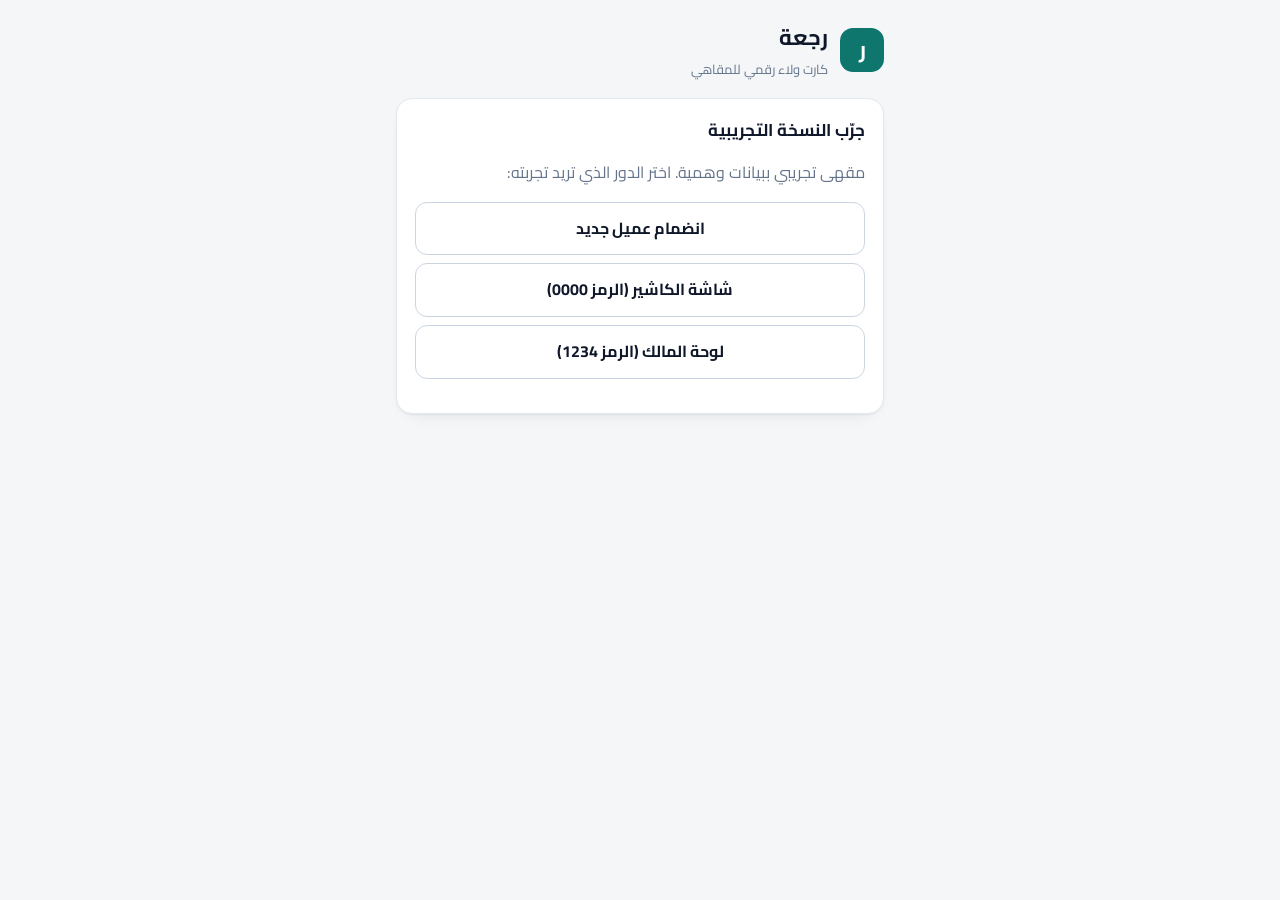
==== index.html @ a82eba2b "واجهات رجعة الثابتة Co-Authored-By: Claude Sonnet 5.5 <noreply@anthropic.com> Claude-Session: https:" ====
<!DOCTYPE html>
<html lang="ar" dir="rtl">
<head>
<meta charset="utf-8">
<meta name="viewport" content="width=device-width, initial-scale=1">
<title>رجعة — كارت ولاء رقمي للمقاهي</title>
<link href="https://fonts.googleapis.com/css2?family=Cairo:wght@400;600;700&display=swap" rel="stylesheet">
<link rel="stylesheet" href="app.css">
</head>
<body>
<main class="wrap">
  <div class="brandbar"><div class="logo">ر</div><div><h1>رجعة</h1><div class="muted small">كارت ولاء رقمي للمقاهي</div></div></div>
  <div class="card">
    <h2>جرّب النسخة التجريبية</h2>
    <p class="muted">مقهى تجريبي ببيانات وهمية. اختر الدور الذي تريد تجربته:</p>
    <p style="display:grid;gap:8px">
      <a class="btn ghost" href="join.html?s=demo">انضمام عميل جديد</a>
      <a class="btn ghost" href="scan.html?s=demo">شاشة الكاشير (الرمز 0000)</a>
      <a class="btn ghost" href="admin.html?s=demo">لوحة المالك (الرمز 1234)</a>
    </p>
  </div>
</main>
</body>
</html>
---- app.css ----
:root {
  --bg0: #1A120E;
  --bg1: #3A2418;
  --mid: #6B4A2E;
  --tan: #A88462;
  --cream: #D5C4AE;
  --stone: #4A4A46;

  --brand: #6B4A2E;
  --accent: #A88462;
  --on-accent: #1A120E;
  --ink: #EADFCE;
  --muted: #B39A7C;
  --line: rgba(213, 196, 174, .16);
  --card: #2A1A12;
  --field: rgba(26, 18, 14, .65);
  --ok: #9CC48B;
  --ok-bg: rgba(156, 196, 139, .12);
  --ok-bd: rgba(156, 196, 139, .35);
  --warn: #E0B26B;
  --warn-bg: rgba(224, 178, 107, .12);
  --warn-bd: rgba(224, 178, 107, .35);
  --bad: #E7907D;
  --bad-bg: rgba(231, 144, 125, .12);
  --bad-bd: rgba(231, 144, 125, .38);
  --wa: #1F7A5C;
  --r: 16px;
}
* { box-sizing: border-box; -webkit-tap-highlight-color: transparent; }
html { font-family: 'Cairo', 'Segoe UI', Tahoma, system-ui, sans-serif; -webkit-text-size-adjust: 100%; background: var(--bg0); }
body {
  margin: 0; color: var(--ink); direction: rtl; min-height: 100vh; min-height: 100dvh; line-height: 1.6; font-size: 16px;
  background:
    radial-gradient(55% 34% at 0% 24%, rgba(214, 142, 82, .34), transparent 72%),
    radial-gradient(55% 34% at 100% 24%, rgba(214, 142, 82, .34), transparent 72%),
    radial-gradient(70% 26% at 50% 0%, rgba(168, 132, 98, .30), transparent 75%),
    radial-gradient(45% 22% at 0% 78%, rgba(168, 98, 52, .22), transparent 75%),
    radial-gradient(45% 22% at 100% 78%, rgba(168, 98, 52, .22), transparent 75%),
    linear-gradient(180deg, #2A1B14 0%, #1A120E 40%, #14100F 100%);
  background-attachment: fixed;
}
button, input, select, textarea { font: inherit; color: inherit; }
.wrap { max-width: 520px; margin: 0 auto; padding: 20px 16px 40px; padding-bottom: max(40px, env(safe-area-inset-bottom)); }
.wrap.wide { max-width: 760px; }
h1 { font-size: 22px; margin: 0 0 4px; font-weight: 700; color: #F3EADB; }
h2 { font-size: 17px; margin: 0 0 12px; font-weight: 700; color: #F3EADB; }
.muted { color: var(--muted); }
.small { font-size: 13px; }
.center { text-align: center; }
.ltr { direction: ltr; unicode-bidi: plaintext; display: inline-block; }
code { background: rgba(213, 196, 174, .12); padding: 1px 6px; border-radius: 6px; }

.card { background: linear-gradient(180deg, rgba(58, 36, 24, .55), rgba(42, 26, 18, .92)); border-radius: var(--r); padding: 18px; border: 1px solid var(--line); box-shadow: 0 14px 30px -20px rgba(0, 0, 0, .8); }
.card + .card { margin-top: 14px; }

label.f { display: block; margin: 0 0 14px; font-weight: 600; font-size: 14px; color: var(--cream); }
label.f > span.hint { display: block; font-weight: 400; color: var(--muted); font-size: 12.5px; margin-top: 4px; }
input[type=text], input[type=tel], input[type=password], input[type=number], input[type=search], textarea, select {
  width: 100%; margin-top: 6px; padding: 13px 14px; border: 1.5px solid var(--line); border-radius: 12px; background: var(--field); color: var(--ink); font-size: 16px; outline: none; transition: border-color .15s, box-shadow .15s;
}
input::placeholder, textarea::placeholder { color: rgba(179, 154, 124, .7); }
input:focus, textarea:focus, select:focus { border-color: var(--accent); box-shadow: 0 0 0 3px rgba(168, 132, 98, .25); }
input[type=color] { width: 56px; height: 44px; padding: 3px; border: 1.5px solid var(--line); border-radius: 12px; background: var(--field); margin-top: 6px; }
textarea { min-height: 92px; resize: vertical; }
input.num { direction: ltr; text-align: right; }

.btn {
  display: inline-flex; align-items: center; justify-content: center; gap: 8px; border: 0; border-radius: 12px; padding: 13px 18px; font-weight: 700; font-size: 16px; cursor: pointer;
  background: linear-gradient(180deg, #B8946F, var(--accent)); color: var(--on-accent); transition: transform .08s, opacity .15s, filter .15s; text-decoration: none; min-height: 48px;
  box-shadow: 0 8px 18px -10px rgba(168, 132, 98, .7);
}
.btn:hover { filter: brightness(1.06); }
.btn:active { transform: scale(.98); }
.btn[disabled] { opacity: .55; cursor: default; }
.btn.block { width: 100%; }
.btn.ghost { background: transparent; color: var(--ink); border: 1.5px solid rgba(213, 196, 174, .28); box-shadow: none; }
.btn.wa { background: var(--wa); color: #F0F7F3; box-shadow: none; }
.btn.ok { background: #4F7A48; color: #EAF3E3; box-shadow: none; }
.btn.sm { padding: 8px 12px; min-height: 38px; font-size: 14px; border-radius: 10px; }

.err { color: var(--bad); background: var(--bad-bg); border: 1px solid var(--bad-bd); border-radius: 12px; padding: 10px 12px; font-size: 14px; margin: 0 0 12px; }
.note { color: var(--warn); background: var(--warn-bg); border-radius: 12px; padding: 10px 12px; font-size: 14px; }
.hide { display: none !important; }

.brandbar { display: flex; align-items: center; gap: 12px; margin-bottom: 18px; }
.logo { width: 44px; height: 44px; border-radius: 13px; background: linear-gradient(150deg, var(--cream), var(--tan)); color: var(--bg1); display: grid; place-items: center; font-size: 22px; font-weight: 700; flex: none; box-shadow: 0 8px 18px -8px rgba(0, 0, 0, .8); }

/* loyalty card */
.loyal {
  background: linear-gradient(150deg, var(--brand) 0%, color-mix(in srgb, var(--brand) 42%, #1A120E) 100%);
  color: #F3EADB; border-radius: 22px; padding: 20px; position: relative; overflow: hidden;
  border: 1px solid rgba(213, 196, 174, .22); box-shadow: 0 24px 44px -22px rgba(0, 0, 0, .85), inset 0 1px 0 rgba(255, 255, 255, .08);
}
.loyal::after { content: ''; position: absolute; inset-inline-start: -50px; top: -50px; width: 180px; height: 180px; border-radius: 50%; background: radial-gradient(circle, rgba(213, 196, 174, .22), transparent 70%); }
.loyal .top { display: flex; justify-content: space-between; align-items: flex-start; gap: 12px; position: relative; z-index: 1; }
.loyal .shopname { font-weight: 700; font-size: 18px; }
.loyal .who { opacity: .8; font-size: 14px; }
.loyal .count { font-size: 30px; font-weight: 700; line-height: 1; direction: ltr; }
.loyal .count small { font-size: 15px; opacity: .75; font-weight: 600; }
.stamps { display: grid; grid-template-columns: repeat(auto-fill, minmax(46px, 1fr)); gap: 10px; margin: 18px 0 4px; position: relative; z-index: 1; }
.stamp { aspect-ratio: 1; border-radius: 50%; border: 2px dashed rgba(213, 196, 174, .5); display: grid; place-items: center; color: transparent; }
.stamp.on { background: linear-gradient(150deg, #E6D8C3, var(--cream)); border: 2px solid var(--cream); color: var(--bg1); animation: pop .35s ease both; box-shadow: 0 6px 12px -6px rgba(0, 0, 0, .6); }
.stamp svg { width: 58%; height: 58%; }
@keyframes pop { from { transform: scale(.6); opacity: 0; } to { transform: scale(1); opacity: 1; } }
.reward { margin-top: 14px; background: rgba(26, 18, 14, .32); border-radius: 12px; padding: 10px 12px; font-size: 14px; position: relative; z-index: 1; }
.reward.ready { background: var(--cream); color: var(--bg1); font-weight: 700; }

.qrbox { background: #F4ECE0; color: #3A2418; border-radius: var(--r); padding: 18px; text-align: center; margin-top: 14px; box-shadow: 0 18px 36px -22px rgba(0, 0, 0, .9); }
.qrbox .muted { color: #6B4A2E; }
.qrbox svg { width: 100%; max-width: 230px; height: auto; display: block; margin: 0 auto; }
.bar { height: 4px; background: rgba(58, 36, 24, .14); border-radius: 4px; margin: 14px auto 0; max-width: 230px; overflow: hidden; }
.bar > i { display: block; height: 100%; background: var(--mid); width: 100%; transform-origin: right; }

/* scanner */
.cam { position: relative; background: #000; border-radius: var(--r); overflow: hidden; aspect-ratio: 1 / 1; border: 1px solid var(--line); }
.cam video { width: 100%; height: 100%; object-fit: cover; display: block; }
.cam .frame { position: absolute; inset: 14%; border: 3px solid var(--cream); border-radius: 18px; box-shadow: 0 0 0 999px rgba(26, 18, 14, .5); pointer-events: none; }
.cam .msg { position: absolute; inset: 0; display: grid; place-items: center; color: var(--cream); padding: 20px; text-align: center; font-size: 15px; }
.result { border-radius: var(--r); padding: 16px; margin-top: 14px; border: 1.5px solid; }
.result.ok { background: var(--ok-bg); border-color: var(--ok-bd); color: var(--ok); }
.result.warn { background: var(--warn-bg); border-color: var(--warn-bd); color: var(--warn); }
.result.bad { background: var(--bad-bg); border-color: var(--bad-bd); color: var(--bad); }
.result .big { font-size: 20px; font-weight: 700; }
.dots { display: flex; gap: 6px; flex-wrap: wrap; margin: 10px 0; direction: ltr; justify-content: flex-end; }
.dots i { width: 18px; height: 18px; border-radius: 50%; border: 2px solid currentColor; opacity: .45; }
.dots i.on { background: currentColor; opacity: 1; }

/* admin */
.tabs { display: flex; gap: 6px; background: rgba(42, 26, 18, .92); border: 1px solid var(--line); border-radius: 14px; padding: 5px; margin: 0 0 16px; position: sticky; top: 8px; z-index: 5; backdrop-filter: blur(8px); }
.tabs button { flex: 1; border: 0; background: transparent; padding: 10px 4px; border-radius: 10px; font-weight: 700; font-size: 14px; cursor: pointer; color: var(--muted); }
.tabs button.on { background: linear-gradient(180deg, #B8946F, var(--accent)); color: var(--on-accent); }
.grid2 { display: grid; grid-template-columns: repeat(2, minmax(0, 1fr)); gap: 12px; }
.metric { background: linear-gradient(180deg, rgba(58, 36, 24, .55), rgba(42, 26, 18, .92)); border: 1px solid var(--line); border-radius: var(--r); padding: 14px; }
.metric .n { font-size: 28px; font-weight: 700; line-height: 1.2; color: #F3EADB; }
.metric .l { color: var(--cream); font-size: 13px; }
.metric .s { color: var(--muted); font-size: 12px; margin-top: 2px; }
.hero { background: linear-gradient(150deg, var(--mid), var(--bg1)); color: #F3EADB; border-radius: var(--r); padding: 16px; margin-bottom: 12px; border: 1px solid rgba(213, 196, 174, .2); }
.hero b { font-size: 18px; }
.row { display: flex; align-items: center; gap: 12px; padding: 12px 0; border-bottom: 1px solid var(--line); }
.row:last-child { border-bottom: 0; }
.row .grow { flex: 1; min-width: 0; }
.row .nm { font-weight: 700; overflow-wrap: anywhere; color: #F3EADB; }
.row .sub { color: var(--muted); font-size: 13px; }
.avatar { width: 40px; height: 40px; border-radius: 50%; background: rgba(168, 132, 98, .2); color: var(--cream); display: grid; place-items: center; font-weight: 700; flex: none; border: 1px solid rgba(213, 196, 174, .2); }
.pill { display: inline-block; padding: 2px 8px; border-radius: 999px; font-size: 12px; background: var(--warn-bg); color: var(--warn); font-weight: 600; }
.pill.ok { background: var(--ok-bg); color: var(--ok); }
.actions { display: flex; gap: 6px; flex: none; }
.qrshare { text-align: center; }
.qrshare svg { width: 190px; height: 190px; background: #F4ECE0; padding: 10px; border-radius: 14px; }
.toast { position: fixed; bottom: max(20px, env(safe-area-inset-bottom)); inset-inline: 16px; margin: 0 auto; max-width: 420px; background: var(--cream); color: var(--bg1); padding: 12px 16px; border-radius: 12px; text-align: center; font-size: 15px; font-weight: 600; z-index: 50; animation: pop .2s ease both; box-shadow: 0 14px 30px -12px rgba(0, 0, 0, .8); }
.toast.bad { background: #E7907D; color: #2A1008; }
.spinner { width: 22px; height: 22px; border: 3px solid var(--line); border-top-color: var(--accent); border-radius: 50%; animation: spin .7s linear infinite; margin: 30px auto; }
@keyframes spin { to { transform: rotate(360deg); } }
@media (prefers-reduced-motion: reduce) { * { animation: none !important; transition: none !important; } }

/* ===== classic theme (original teal / light) ===== */
:root{--bg0:#F4F6F8;--bg1:#0F766E;--mid:#0F766E;--tan:#14B8A6;--cream:#E6F4F1;--stone:#64748B;--brand:#0F766E;--accent:#0F766E;--on-accent:#fff;--ink:#0F172A;--muted:#64748B;--line:#E2E8F0;--card:#fff;--field:#fff;--ok:#047857;--ok-bg:#ECFDF5;--ok-bd:#A7F3D0;--warn:#B45309;--warn-bg:#FFFBEB;--warn-bd:#FDE68A;--bad:#B91C1C;--bad-bg:#FEF2F2;--bad-bd:#FECACA;--wa:#16A34A}
html{background:var(--bg0)}
body{background:var(--bg0);background-attachment:scroll;color:var(--ink)}
h1,h2,.row .nm,.metric .n{color:#0F172A}
code{background:#EEF2F6}
label.f{color:#0F172A}
.card,.metric{background:#fff;box-shadow:0 1px 2px rgba(15,23,42,.05),0 8px 20px -14px rgba(15,23,42,.18)}
input::placeholder,textarea::placeholder{color:#94A3B8}
input:focus,textarea:focus,select:focus{border-color:var(--accent);box-shadow:0 0 0 3px rgba(15,118,110,.18)}
.btn{background:var(--accent);color:#fff;box-shadow:none}
.btn.ghost{background:#fff;color:#0F172A;border:1.5px solid #CBD5E1}
.btn.wa{background:var(--wa);color:#fff}
.btn.ok{background:#047857;color:#fff}
.logo{background:var(--accent);color:#fff;box-shadow:none}
.loyal{background:linear-gradient(150deg,var(--brand),color-mix(in srgb,var(--brand) 78%,#000));color:#fff;border:0;box-shadow:0 18px 34px -20px rgba(15,118,110,.7)}
.loyal::after{background:radial-gradient(circle,rgba(255,255,255,.14),transparent 70%)}
.stamp{border-color:rgba(255,255,255,.55)}
.stamp.on{background:#fff;border-color:#fff;color:var(--brand);box-shadow:none}
.reward{background:rgba(255,255,255,.16)}
.reward.ready{background:#fff;color:var(--brand)}
.qrbox{background:#fff;color:#0F172A;border:1px solid var(--line);box-shadow:0 1px 2px rgba(15,23,42,.05)}
.qrbox .muted{color:#64748B}
.bar{background:#E2E8F0}
.bar>i{background:var(--accent)}
.cam .frame{border-color:#fff;box-shadow:0 0 0 999px rgba(0,0,0,.45)}
.cam .msg{color:#fff}
.tabs{background:#fff}
.tabs button.on{background:var(--accent);color:#fff}
.hero{background:#0F172A;color:#fff;border:0}
.metric .l{color:#334155}
.avatar{background:#E6F4F1;color:var(--brand);border:0}
.qrshare svg{background:#fff;border:1px solid var(--line)}
.toast{background:#0F172A;color:#fff;box-shadow:0 10px 24px -10px rgba(15,23,42,.5)}
.toast.bad{background:#B91C1C;color:#fff}
.note{border:1px solid var(--warn-bd)}

/* ===== dashboard / charts ===== */
.chart{position:relative}
.chart .plot{width:100%;overflow:hidden}
.chart svg{display:block;max-width:100%;touch-action:pan-y}
.chart .grid{stroke:#E2E8F0;stroke-width:1}
.chart .ax{fill:#64748B;font-size:11px;font-family:inherit}
.chart .ax.strong{fill:#0F172A;font-weight:700}
.chart .hit{fill:transparent;cursor:pointer}
.chart .m{transition:opacity .12s}
.chart .m.dim{opacity:.35}
.k1{fill:var(--brand);background:var(--brand)}
.k2{fill:color-mix(in srgb,var(--brand) 55%,#fff);background:color-mix(in srgb,var(--brand) 55%,#fff)}
.k3{fill:color-mix(in srgb,var(--brand) 28%,#fff);background:color-mix(in srgb,var(--brand) 28%,#fff)}
.k4{fill:#CBD5E1;background:#CBD5E1}
.chart .tip{position:absolute;z-index:3;pointer-events:none;background:#0F172A;color:#fff;border-radius:10px;padding:8px 10px;font-size:12.5px;line-height:1.5;box-shadow:0 8px 20px -8px rgba(15,23,42,.5);white-space:nowrap}
.chart .tip b{display:block;margin-bottom:2px}
.sw{display:inline-block;width:10px;height:10px;border-radius:3px;margin-inline-end:6px;vertical-align:baseline}
.seg{display:flex;gap:2px;height:22px;direction:rtl}
.seg .m{border-radius:5px;min-width:6px}
.legend{display:grid;gap:6px;margin-top:12px}
.legend>div{display:flex;align-items:center;gap:6px;font-size:14px}
.legend span{flex:1}
.legend small{color:#64748B;min-width:36px;text-align:end}
.legkeys{display:flex;gap:14px;flex-wrap:wrap;font-size:13px;color:#334155;margin:0 0 6px}
.range{display:flex;gap:6px;margin:0 0 12px}
.range button{flex:1;border:1.5px solid #CBD5E1;background:#fff;border-radius:999px;padding:7px 4px;font-weight:700;font-size:14px;cursor:pointer;color:#0F172A}
.range button.on{background:#0F172A;border-color:#0F172A;color:#fff}
.insight{background:#E6F4F1;color:#0B4F4A;border-radius:12px;padding:10px 12px;font-size:14px;margin:0 0 14px}
.dash h2{margin-bottom:4px}.dash .cap{color:#64748B;font-size:13px;margin:0 0 10px}
.hist{margin:0;padding:0;list-style:none}
.hist li{display:flex;align-items:center;gap:10px;padding:9px 0;border-bottom:1px solid var(--line);font-size:14px}
.hist li:last-child{border:0}
.hist .dot{width:10px;height:10px;border-radius:50%;background:var(--brand);flex:none}
.hist .dot.r{background:#F59E0B}.hist .dot.n{background:#CBD5E1}
.hist .t{flex:1}.hist small{color:#64748B}
.back{background:none;border:0;color:var(--brand);font-weight:700;font-size:15px;cursor:pointer;padding:6px 0;margin-bottom:6px}
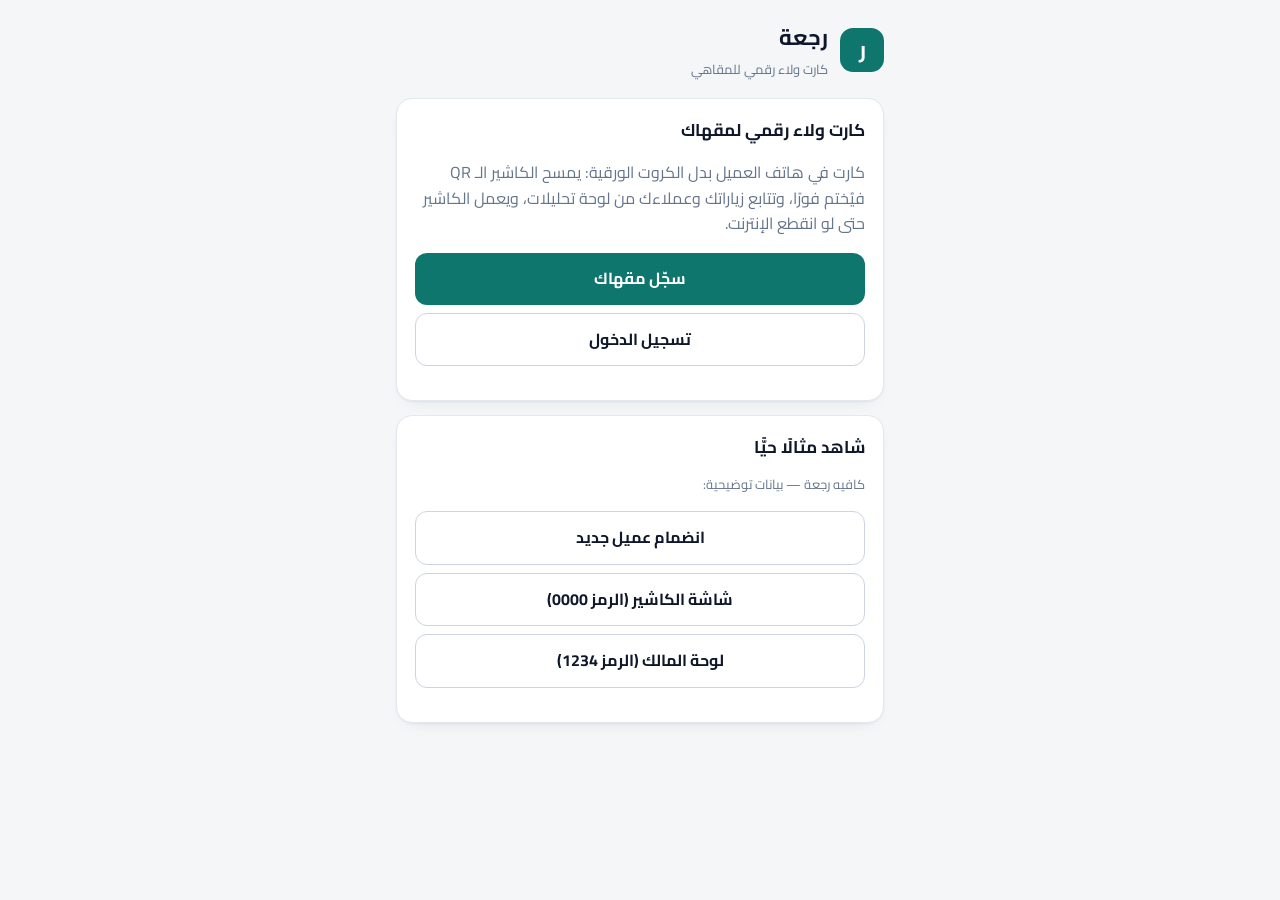
==== commit 622348c3: "طلبات المقاهي وصفحة الدخول ولوحة الإدارة Co-Authored-By: Claude Sonnet 5.5 <noreply@anthropic.com> C" ====
--- a/index.html
+++ b/index.html
@@ -11,8 +11,16 @@
 <main class="wrap">
   <div class="brandbar"><div class="logo">ر</div><div><h1>رجعة</h1><div class="muted small">كارت ولاء رقمي للمقاهي</div></div></div>
   <div class="card">
-    <h2>جرّب النسخة التجريبية</h2>
-    <p class="muted">مقهى تجريبي ببيانات وهمية. اختر الدور الذي تريد تجربته:</p>
+    <h2>كارت ولاء رقمي لمقهاك</h2>
+    <p class="muted">كارت في هاتف العميل بدل الكروت الورقية: يمسح الكاشير الـ QR فيُختم فورًا، وتتابع زياراتك وعملاءك من لوحة تحليلات، ويعمل الكاشير حتى لو انقطع الإنترنت.</p>
+    <p style="display:grid;gap:8px">
+      <a class="btn" href="apply.html">سجّل مقهاك</a>
+      <a class="btn ghost" href="login.html">تسجيل الدخول</a>
+    </p>
+  </div>
+  <div class="card">
+    <h2>شاهد مثالًا حيًّا</h2>
+    <p class="muted small">كافيه رجعة — بيانات توضيحية:</p>
     <p style="display:grid;gap:8px">
       <a class="btn ghost" href="join.html?s=demo">انضمام عميل جديد</a>
       <a class="btn ghost" href="scan.html?s=demo">شاشة الكاشير (الرمز 0000)</a>
